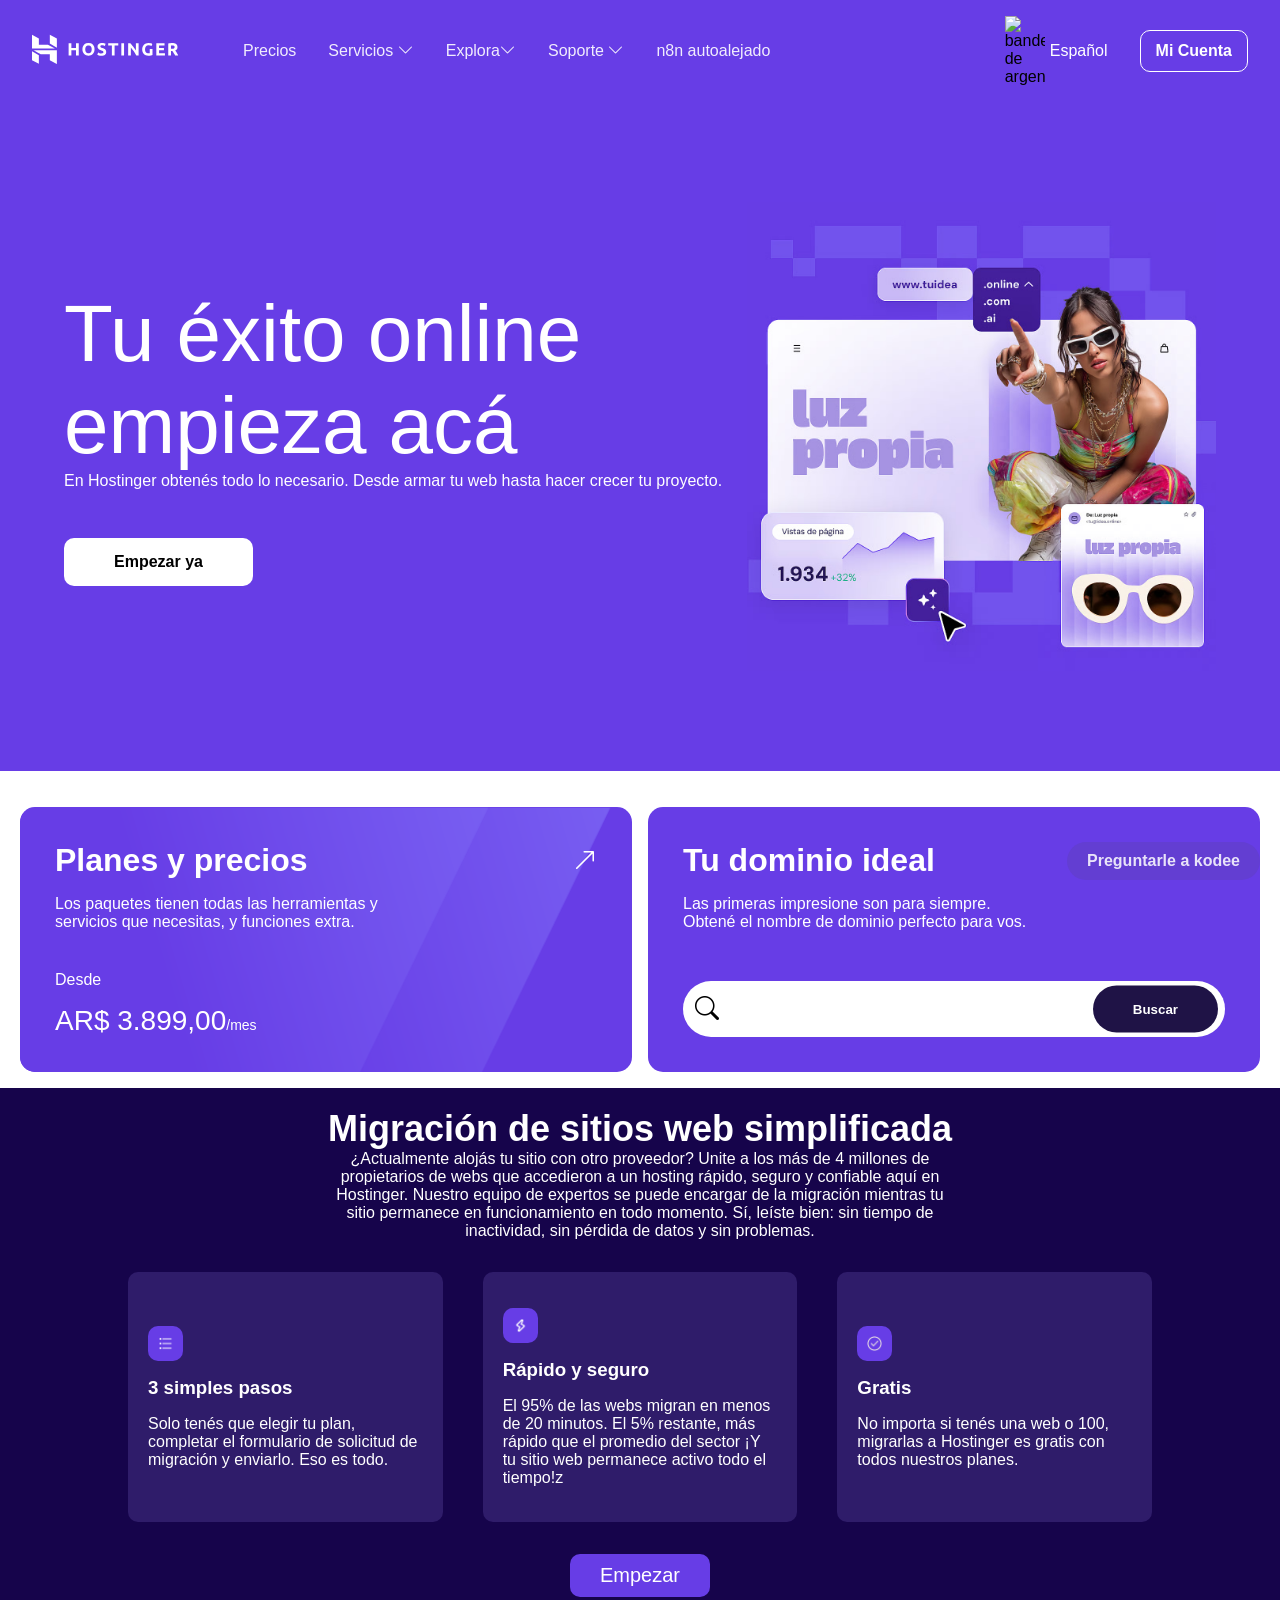
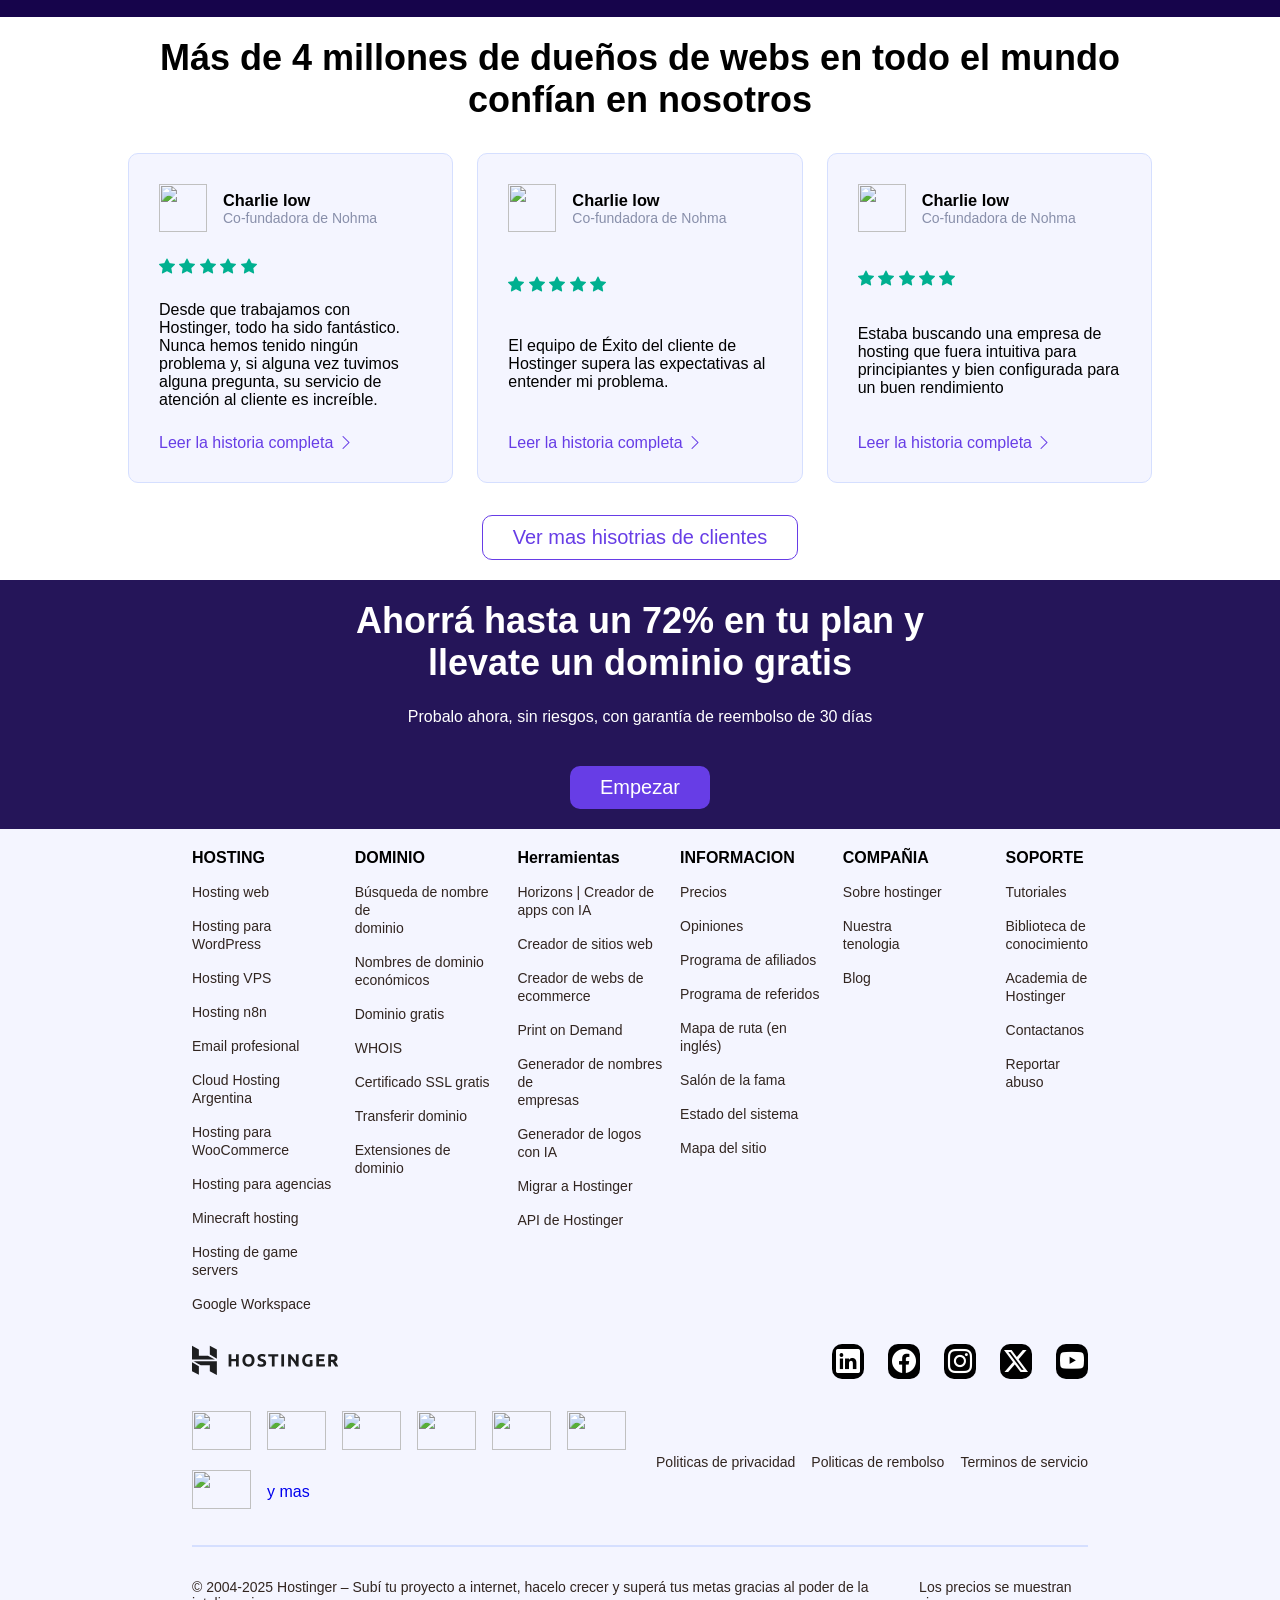
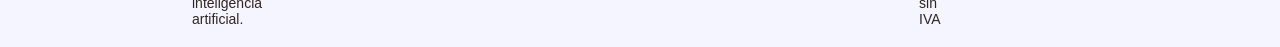
==== index.html @ d656af6c "first-commit" ====
<!DOCTYPE html>
<html lang="es">
<head>
    <!--METADATOS-->
    <meta charset="UTF-8">
    <meta name="viewport" content="width=device-width, initial-scale=1.0">
    <meta name="author" content="Hector Prado">
    <meta name="robots" content="noarchive">
    <meta name="description" content="Hostinger es una empresa de alojamiento web que ofrece servicios de hosting, registro de dominios y herramientas para crear sitios web.">
    <meta name="keywords" content="Hostinger, alojamiento web, hosting, registro de dominios, creación de sitios web, servicios web">
    <meta name="robots" content="noimageindex">
    <meta name="robots" content="noindex">
    

    <link rel="stylesheet" href="Nuevo_hostin.css">
    <!--ICONO DE PAGINA-->
    <link rel="icon" href="pictures/Hico.ico" type="image/ico" >
    <!--TITULO DE PAGINA -->
    <title>Hostinger: dale vida a tu idea en internet con una web</title>
</head>
<body>
    <header id="header">
        <div class="header-left">
            <div class="image-logo">
                
                <svg class="svg-img" xmlns="http://www.w3.org/2000/svg" fill="white" viewBox="0 0 147 30" style="height:30px;width:147px;">
                    <g fill="white">
                        <path fill-rule="evenodd" d="M62.065 18.124c.31-.795.465-1.717.465-2.766s-.158-1.97-.474-2.766c-.316-.796-.75-1.465-1.3-2.007a5.346 5.346 0 0 0-1.93-1.22 6.758 6.758 0 0 0-2.352-.406 6.58 6.58 0 0 0-2.31.407 5.44 5.44 0 0 0-1.93 1.22c-.556.541-.998 1.21-1.326 2.006-.328.795-.492 1.717-.492 2.766s.159 1.971.475 2.766c.316.796.748 1.462 1.299 1.997.55.537 1.194.94 1.931 1.211a6.755 6.755 0 0 0 2.353.407c.854 0 1.653-.135 2.396-.407a5.213 5.213 0 0 0 1.922-1.21c.538-.536.963-1.202 1.273-1.998zm-8.603-1.14a5.603 5.603 0 0 1-.219-1.626c0-.589.073-1.128.22-1.618a3.71 3.71 0 0 1 .632-1.254 2.882 2.882 0 0 1 1.01-.814c.397-.194.853-.291 1.369-.291.503 0 .956.094 1.36.283.404.188.743.456 1.018.804.275.348.486.766.632 1.255.147.489.22 1.034.22 1.635 0 .6-.073 1.143-.22 1.626a3.724 3.724 0 0 1-.632 1.246 2.775 2.775 0 0 1-1.018.804c-.404.19-.857.284-1.36.284-.516 0-.972-.094-1.37-.284a2.788 2.788 0 0 1-1.01-.804 3.718 3.718 0 0 1-.632-1.246z" clip-rule="evenodd"/>
                        <path d="M69.417 19.388c.386 0 .705-.032.956-.097.252-.065.454-.153.606-.265a.886.886 0 0 0 .316-.398c.059-.153.088-.324.088-.512 0-.4-.188-.734-.562-.999-.374-.265-1.018-.55-1.93-.858-.399-.14-.797-.303-1.195-.486s-.755-.412-1.07-.689a3.293 3.293 0 0 1-.773-1.008c-.2-.394-.298-.874-.298-1.44s.105-1.075.315-1.53c.211-.453.51-.839.896-1.157a4.089 4.089 0 0 1 1.404-.734c.55-.17 1.17-.256 1.861-.256.82 0 1.528.089 2.125.265.596.177 1.088.372 1.474.584l-.79 2.174a7.509 7.509 0 0 0-1.132-.469c-.416-.135-.916-.203-1.501-.203-.656 0-1.127.092-1.414.274-.286.183-.43.463-.43.84 0 .224.053.413.158.565.105.154.255.292.448.416.193.123.415.236.667.335.251.1.53.204.834.31.632.236 1.182.468 1.65.698.468.23.858.498 1.168.804.31.307.541.666.693 1.079.152.413.228.913.228 1.502 0 1.143-.398 2.03-1.194 2.66-.795.631-1.995.946-3.598.946a9.454 9.454 0 0 1-2.607-.336 6.587 6.587 0 0 1-.86-.3 6.492 6.492 0 0 1-.606-.3l.772-2.192c.363.2.81.38 1.343.538.533.16 1.185.24 1.958.24zM86.275 9.242v2.351h-3.67v9.899h-2.738v-9.899h-3.67v-2.35zM89.317 21.492h2.739V9.242h-2.739zM104.315 21.492a61.74 61.74 0 0 0-2.545-4.154 42.455 42.455 0 0 0-2.915-3.871v8.025h-2.703V9.242h2.23c.385.389.813.866 1.28 1.432.469.566.945 1.17 1.432 1.812.485.642.968 1.308 1.448 1.997.48.69.93 1.352 1.352 1.988V9.242h2.721v12.25zM116.644 11.363c-1.275 0-2.197.357-2.765 1.07-.568.713-.851 1.688-.851 2.925 0 .6.07 1.146.21 1.635.141.489.352.91.632 1.264.281.353.632.628 1.054.822.421.194.912.292 1.474.292.304 0 .565-.006.782-.018a3.63 3.63 0 0 0 .57-.07v-4.26h2.739v6.062c-.328.13-.854.268-1.58.415-.726.147-1.621.222-2.686.222-.913 0-1.741-.142-2.484-.425a5.181 5.181 0 0 1-1.905-1.237c-.526-.542-.933-1.208-1.22-1.998-.287-.789-.43-1.69-.43-2.704 0-1.025.158-1.932.474-2.722.316-.79.748-1.459 1.299-2.007a5.465 5.465 0 0 1 1.94-1.245 6.625 6.625 0 0 1 2.378-.425 9.575 9.575 0 0 1 2.748.38 5.459 5.459 0 0 1 1.29.557l-.79 2.21a7.144 7.144 0 0 0-1.29-.522 5.454 5.454 0 0 0-1.589-.22zM124.321 21.492V9.242h8.216v2.316h-5.477v2.403h4.863v2.263h-4.863v2.952h5.881v2.316z"/>
                        <path fill-rule="evenodd" d="M144.006 10.081c-.971-.654-2.37-.98-4.196-.98-.503 0-1.074.023-1.711.07-.638.047-1.256.13-1.852.247v12.074h2.738v-4.473h1.352c.235.283.47.599.705.947a31.343 31.343 0 0 1 1.419 2.306c.228.413.455.819.678 1.22h3.061c-.21-.448-.438-.904-.684-1.37-.246-.466-.5-.913-.764-1.343a30.04 30.04 0 0 0-.799-1.238 16.894 16.894 0 0 0-.772-1.052c.738-.306 1.302-.727 1.694-1.263.393-.536.588-1.235.588-2.095 0-1.38-.486-2.395-1.457-3.05zm-4.573 1.388c.158-.011.336-.017.535-.017.878 0 1.542.126 1.993.38.451.253.676.68.676 1.281 0 .625-.222 1.067-.667 1.326-.445.26-1.182.388-2.212.388h-.773v-3.323c.141-.01.29-.023.448-.035z" clip-rule="evenodd"/>
                        <path d="M44.002 9.341h2.756v12.207h-2.756v-5.179h-4.627v5.179H36.62V9.34h2.755v4.668h4.627z"/>
                        <path fill-rule="evenodd" d="M17.817.798v8.73l7.053 4.124v-9.26zM0 .798v13.699h22.937l-6.979-3.836-9.09-.004V4.485zM17.817 26.27v-6.118l-9.16-.007c.008.041-7.095-3.897-7.095-3.897l23.308.11v13.699zM0 17.32v8.951l6.867 3.595v-8.52z" clip-rule="evenodd"/>
                    </g>
                </svg>




                <!-- <a  rel="noopener nofollow" href="#header" aria-label="logo hostinger"><img class="img-header" src="pictures/sesu.png" alt="Hostinger logo"></a> -->
            </div>
            <nav id="nav">
                <ul class="ul-nav">
                    <li><a class="nav-items" rel="noopener nofollow" href="#">Precios</a></li>
                    <li><a class="nav-items" rel="noopener nofollow" href="#">Servicios <i class="bi bi-chevron-down"></i></a></li>
                    <li><a class="nav-items" rel="noopener nofollow" href="#">Explora<i class="bi bi-chevron-down"></i></a></li>
                    <li><a class="nav-items" rel="noopener nofollow" href="#">Soporte <i class="bi bi-chevron-down"></i></a></li>
                    <li><a class="nav-items" rel="noopener nofollow" href="#">n8n autoalejado</a></li>
                </ul>
            </nav>
            <!--HEADER PARTE DERECHA-->
        </div>
        <div class="header-right">
            <div class="humb">
                <img src="pictures/menu-1.svg" alt="menu icon" title="menu icon">
            </div>

            <div class="hola">
                <img class="b-arg" src="https://imagedelivery.net/LqiWLm-3MGbYHtFuUbcBtA/61dfc084-9cfc-466e-7d11-b6e89d23a400/w=92,sharpen=1" alt="bandera de argentina">
                <a href="#">Español</a>
            </div>
            

            <div class="sesion-div">
                <a class="sesion " href="hsesion.html"><p>Mi Cuenta</p></a>
            </div>
            
        </div>
    </header>

    <div class="pos">
        
        <a href="#">Preguntarle a kodee</a>
    </div>


    <main id="main">
        <section class="home-page">
            <div class="home_page_container">
                <div class="home_page_left">

                    <h1 class="h-p-l-h1">Tu éxito online empieza acá</h1>
                    <p class="h-p-l-p">En Hostinger obtenés todo lo necesario. Desde armar tu web hasta hacer crecer tu proyecto.</p>
                    <div class="h_p_l_buttom">
                        <button class="h_p_l_buttom_">Empezar ya</button>
                    </div>

                </div>
                
                <div class="home_page_right">
                    <img class="h_p_r_img" src="pictures/home_page_img.avif">
                </div>
            </div>
        
        </section>
        
        <section class="cards-content">

            <div class="card card-one">


                <img class="imgone" src= "pictures/figura.png" alt="">
                <img class="img-two" src="pictures/figura_capa_inferior.png" alt="">
                <img class="img-three" src="https://imagedelivery.net/LqiWLm-3MGbYHtFuUbcBtA/fd6c7237-d5c2-43d8-2a0d-6ac69e717b00/w=1760,sharpen=1" alt="">
                
                <div class="scale-content   scale-one">
                    
                    <div class="one-section gap-1">

                        <div class="h2-section">
                            <h2 class="h22">Planes y precios</h2>
                            <i class="arrow-one bi bi-arrow-up-right"></i>
                        </div>
                    

                        <div class="section-p">
                            <p class="p-section pxpx">Los paquetes tienen todas las herramientas y <br> servicios que necesitas, y funciones extra.</p>
                        </div>

                        
                    </div>


                    <div class="data gap-1">
                        <p class="pxpx">Desde</p>
                        <p class="precio">AR$ 3.899,00<span class="mes-span">/mes</span></p>
                    </div>
                </div>

                

            </div>


            <!--carta2-->
            <div class="card">
                <div class="two-section gap-1">
                    <h2>Tu dominio ideal</h2>
                    <p class="pxpx">Las primeras impresione son para siempre. <br>Obtené el nombre de dominio perfecto para vos.</p>
                </div>

                <div class="form-section">
                    <form class="search-bar" action="">
                        <input class="input" type="text" name="hola" id="">
                            
                        <i class="search-input bi bi-search"></i>

                        <div class="buttom-content">
                            <button class="buttom-input">Buscar</button>
                        </div>
                        
                        
                       <div class="buttom-content-2">
                            <i class="search-input-2 bi bi-search"></i>
                            <button class="buttom-input-2"></button>
                       </div>


                    </form>
                </div>
            </div>
        </section>

        <article id="article">

            <div class="contenedor-de-cartas">
                
                
                <!--encabezado de article-->
                <div class="title">
                    <h2>Migración de sitios web simplificada</h2>
                    <p>¿Actualmente alojás tu sitio con otro proveedor? Unite a los más de 4 millones de propietarios de webs que accedieron a un hosting rápido, seguro y confiable aquí en Hostinger. Nuestro equipo de expertos se puede encargar de la migración mientras tu sitio permanece en funcionamiento en todo momento. Sí, leíste bien: sin tiempo de inactividad, sin pérdida de datos y sin problemas.</p>
                </div>
                <!--CARTA-->
                <div class="cartas">
                    <div class="carta">
                        <div class="cartas-contenido">
                            <div class="image-carta">
                                <img src="pictures/menu.png" alt="icono de menu">
                            </div>
                            <h3>3 simples pasos</h3>
                            <p>Solo tenés que elegir tu plan, completar el formulario de solicitud de migración y enviarlo. Eso es todo.</p>
                        </div>
                    </div>
                    <!--CARTA-->
                    <div class="carta">
                        <div class="cartas-contenido">
                            <div class="image-carta">
                                <img src="pictures/flash.png" alt="icono de rayo">
                            </div>
                            <h3>Rápido y seguro</h3>
                            <p>El 95% de las webs migran en menos de 20 minutos. El 5% restante, más rápido que el promedio del sector ¡Y tu sitio web permanece activo todo el tiempo!z</p>
                        </div>
                    </div>
                    <!--CARTA-->
                    <div class="carta">
                        <div class="cartas-contenido">
                            <div class="image-carta">
                                <img src="pictures/check.png" alt="icono de check">
                            </div>
                            <h3>Gratis</h3>
                            <p>No importa si tenés una web o 100, migrarlas a Hostinger es gratis con todos nuestros planes.</p>
                        </div>
                    </div>
                </div>
                <!--boton-->
                <div class="boton-section">
                    <button class="boton">Empezar</button>
                </div>
                
            </div>




        </article>

        
        <!--SECTION   -->
        <section id="section">
            <div class="contenedor-section-medio">
                               
                <div class="title-section">
                    <h2 class="title-section">Más de 4 millones de dueños de webs en todo el mundo confían en nosotros</h2>
                </div>

                <div class="cartas-2">
                    <div class="carta-2">

                        <div class="img-carta-section">
                            <img src="https://imagedelivery.net/LqiWLm-3MGbYHtFuUbcBtA/dd7fefa4-1a13-455b-a1c1-11831368f200/w=1760,sharpen=1" alt="">

                            <div class="header-carta-info">
                                <h3>Charlie low</h3>
                                <p>Co-fundadora de Nohma</p>
                            </div>
                        
                        </div>

                        

                        <div class="stars">
                            <i class="bi bi-star-fill"></i>
                            <i class="bi bi-star-fill"></i>
                            <i class="bi bi-star-fill"></i>
                            <i class="bi bi-star-fill"></i>
                            <i class="bi bi-star-fill"></i>
                        </div>

                        <div class="carta-contenido-2">
                            <p>Desde que trabajamos con Hostinger, todo ha sido fantástico. Nunca hemos tenido ningún problema y, si alguna vez tuvimos alguna pregunta, su servicio de atención al cliente es increíble.</p>

                        </div>
                        <a class="ancla" href="#">Leer la historia completa <i class="bi bi-chevron-right"></i></a>


                    </div>

                    <div class="carta-2">
                        <div class="img-carta-section">
                            <img src="https://imagedelivery.net/LqiWLm-3MGbYHtFuUbcBtA/4ea5c71b-96da-4a5e-2702-8bc6db356100/w=1760,sharpen=1" alt="">

                            <div class="header-carta-info">
                                <h3>Charlie low</h3>
                                <p>Co-fundadora de Nohma</p>
                            </div>
                        
                        </div>

                        

                        <div class="stars">
                            <i class="bi bi-star-fill"></i>
                            <i class="bi bi-star-fill"></i>
                            <i class="bi bi-star-fill"></i>
                            <i class="bi bi-star-fill"></i>
                            <i class="bi bi-star-fill"></i>
                        </div>

                        <div class="carta-contenido-2">
                            <p>El equipo de Éxito del cliente de Hostinger supera las expectativas al entender mi problema.</p>

                        </div>
                        <a class="ancla" href="#">Leer la historia completa <i class="bi bi-chevron-right"></i></a>
                    </div>

                    <div class="carta-2">
                        <div class="img-carta-section">
                            <img src="https://imagedelivery.net/LqiWLm-3MGbYHtFuUbcBtA/c83b8065-4289-42d7-acf8-255ea695dc00/w=1760,sharpen=1" alt="">

                            <div class="header-carta-info">
                                <h3>Charlie low</h3>
                                <p>Co-fundadora de Nohma</p>
                            </div>
                        
                        </div>

                        

                        <div class="stars">
                            <i class="bi bi-star-fill"></i>
                            <i class="bi bi-star-fill"></i>
                            <i class="bi bi-star-fill"></i>
                            <i class="bi bi-star-fill"></i>
                            <i class="bi bi-star-fill"></i>
                        </div>

                        <div class="carta-contenido-2">
                            <p>Estaba buscando una empresa de hosting que fuera intuitiva para principiantes y bien configurada para un buen rendimiento</p>

                        </div>
                        <a class="ancla" href="#">Leer la historia completa <i class="bi bi-chevron-right"></i></a> 
                    </div>
                </div>

                <div class="but-section">
                    <button class="but">Ver mas hisotrias de clientes</button>
                </div>
            </section>


            </div>
 

        <!-- ------------------------------- -->
        <section class="sect-two">
            <div class="sect-div-one">
                <h2>Ahorrá hasta un 72% en tu plan y llevate un dominio gratis</h2>
                <p>Probalo ahora, sin riesgos, con garantía de reembolso de 30 días</p>
            </div>
            <div class="boton-section">
                <button class="boton">Empezar</button>
            </div>
        </section>

        
    <footer id="footer">
        <div class="content-footer">
            <nav class="nav-footer">
                
                <ul class="uls">
                    <div class="poti">
                        <h4 class="uls-title">HOSTING</h4>
                        <i class="bi t bi-chevron-down"></i>
                    </div>    
                    <li class="items"><a href="#">Hosting web</a></li>
                    <li class="items"><a href="#">Hosting para WordPress</a></li>
                    <li class="items"><a href="#">Hosting VPS</a></li>
                    <li class="items"><a href="#">Hosting n8n</a></li>
                    <li class="items"><a href="#">Email profesional</a></li>
                    <li class="items"><a href="#">Cloud Hosting Argentina</a></li>
                    <li class="items"><a href="#">Hosting para <br>WooCommerce</a></li>
                    <li class="items"><a href="#">Hosting para agencias</a></li>
                    <li class="items"><a href="#">Minecraft hosting</a></li>
                    <li class="items"><a href="#">Hosting de game servers</a></li>
                    <li class="items"><a href="#">Google Workspace</a></li>
                </ul>
    
    
                <ul class="uls">
                    <div class="poti">
                        <h4 class="uls-title">DOMINIO</h4>
                        <i class="bi t bi-chevron-down"></i>
                    </div>
                    
                    <li class="items"><a href="#">Búsqueda de nombre de <br>dominio</a></li>
                    <li class="items"><a href="#">Nombres de dominio <br>económicos</a></li>
                    <li class="items"><a href="#">Dominio gratis</a></li>
                    <li class="items"><a href="#">WHOIS</a></li>
                    <li class="items"><a href="#">Certificado SSL gratis</a></li>
                    <li class="items"><a href="#">Transferir dominio</a></li>
                    <li class="items"><a href="#">Extensiones de dominio</a></li>
                </ul>
    
    
                <ul class="uls">
                    <div class="poti">
                        <h4 class="uls-title">Herramientas</h4>
                        <i class="bi t bi-chevron-down"></i>
                    </div>
                    <li class="items"><a href="#">Horizons | Creador de apps con IA</a></li>
                    <li class="items"><a href="#">Creador de sitios web</a></li>
                    <li class="items"><a href="#">Creador de webs de ecommerce</a></li>
                    <li class="items"><a href="#">Print on Demand</a></li>
                    <li class="items"><a href="#">Generador de nombres de <br>empresas</a></li>
                    <li class="items"><a href="#">Generador de logos con IA</a></li>
                    <li class="items"><a href="#">Migrar a Hostinger</a></li>
                    <li class="items"><a href="#">API de Hostinger</a></li>
                </ul>
    
    
                <ul class="uls">
                    <div class="poti">
                        <h4 class="uls-title">INFORMACION</h4>
                        <i class="bi t bi-chevron-down"></i>
                    </div>
                    <li class="items"><a href="#">Precios</a></li>
                    <li class="items"><a href="#">Opiniones</a></li>
                    <li class="items"><a href="#">Programa de afiliados</a></li>
                    <li class="items"><a href="#">Programa de referidos</a></li>
                    <li class="items"><a href="#">Mapa de ruta (en <br>inglés)</a></li>
                    <li class="items"><a href="#">Salón de la fama</a></li>
                    <li class="items"><a href="#">Estado del sistema</a></li>
                    <li class="items"><a href="#">Mapa del sitio</a></li>
                    
                </ul>
    
    
                <ul class="uls">
                    <div class="poti">
                        <h4 class="uls-title">COMPAÑIA</h4>
                        <i class="bi t bi-chevron-down"></i>
                    </div>
                    <li class="items"><a href="#">Sobre hostinger</a></li>
                    <li class="items"><a href="#">Nuestra <br>tenologia</a></li>
                    <li class="items"><a href="#">Blog</a></li>
        
                </ul>
    
    
                <div class="prueba">
                    <ul class="uls">
                        <div class="poti">
                            <h4 class="uls-title">SOPORTE</h4>
                            <i class="bi t bi-chevron-down"></i>
                        </div>
                        
                        <li class="items"><a href="#">Tutoriales</a></li>
                        <li class="items"><a href="#">Biblioteca de <br>conocimiento</a></li>
                        <li class="items"><a href="#">Academia de Hostinger</a></li>
                        <li class="items"><a href="#">Contactanos</a></li>
                        <li class="items"><a href="#">Reportar abuso</a></li>
                    </ul>
                </div>

            </nav>



            <div class="parte1">

                <div class="start">
                    <svg xmlns="http://www.w3.org/2000/svg" fill="none" viewBox="0 0 147 30" class="h-svgo-icon h-svgo-icon--logo" style="fill:var(--neutral--1000);color:var(--neutral--1000);height:30;width:147;" data-v-c7bdccbe="" data-v-c8469f04=""><g fill="#1d1e20"><path fill-rule="evenodd" d="M62.065 18.124c.31-.795.465-1.717.465-2.766s-.158-1.97-.474-2.766c-.316-.796-.75-1.465-1.3-2.007a5.346 5.346 0 0 0-1.93-1.22 6.758 6.758 0 0 0-2.352-.406 6.58 6.58 0 0 0-2.31.407 5.44 5.44 0 0 0-1.93 1.22c-.556.541-.998 1.21-1.326 2.006-.328.795-.492 1.717-.492 2.766s.159 1.971.475 2.766c.316.796.748 1.462 1.299 1.997.55.537 1.194.94 1.931 1.211a6.755 6.755 0 0 0 2.353.407c.854 0 1.653-.135 2.396-.407a5.213 5.213 0 0 0 1.922-1.21c.538-.536.963-1.202 1.273-1.998zm-8.603-1.14a5.603 5.603 0 0 1-.219-1.626c0-.589.073-1.128.22-1.618a3.71 3.71 0 0 1 .632-1.254 2.882 2.882 0 0 1 1.01-.814c.397-.194.853-.291 1.369-.291.503 0 .956.094 1.36.283.404.188.743.456 1.018.804.275.348.486.766.632 1.255.147.489.22 1.034.22 1.635 0 .6-.073 1.143-.22 1.626a3.724 3.724 0 0 1-.632 1.246 2.775 2.775 0 0 1-1.018.804c-.404.19-.857.284-1.36.284-.516 0-.972-.094-1.37-.284a2.788 2.788 0 0 1-1.01-.804 3.718 3.718 0 0 1-.632-1.246z" clip-rule="evenodd"></path><path d="M69.417 19.388c.386 0 .705-.032.956-.097.252-.065.454-.153.606-.265a.886.886 0 0 0 .316-.398c.059-.153.088-.324.088-.512 0-.4-.188-.734-.562-.999-.374-.265-1.018-.55-1.93-.858-.399-.14-.797-.303-1.195-.486s-.755-.412-1.07-.689a3.293 3.293 0 0 1-.773-1.008c-.2-.394-.298-.874-.298-1.44s.105-1.075.315-1.53c.211-.453.51-.839.896-1.157a4.089 4.089 0 0 1 1.404-.734c.55-.17 1.17-.256 1.861-.256.82 0 1.528.089 2.125.265.596.177 1.088.372 1.474.584l-.79 2.174a7.509 7.509 0 0 0-1.132-.469c-.416-.135-.916-.203-1.501-.203-.656 0-1.127.092-1.414.274-.286.183-.43.463-.43.84 0 .224.053.413.158.565.105.154.255.292.448.416.193.123.415.236.667.335.251.1.53.204.834.31.632.236 1.182.468 1.65.698.468.23.858.498 1.168.804.31.307.541.666.693 1.079.152.413.228.913.228 1.502 0 1.143-.398 2.03-1.194 2.66-.795.631-1.995.946-3.598.946a9.454 9.454 0 0 1-2.607-.336 6.587 6.587 0 0 1-.86-.3 6.492 6.492 0 0 1-.606-.3l.772-2.192c.363.2.81.38 1.343.538.533.16 1.185.24 1.958.24zM86.275 9.242v2.351h-3.67v9.899h-2.738v-9.899h-3.67v-2.35zM89.317 21.492h2.739V9.242h-2.739zM104.315 21.492a61.74 61.74 0 0 0-2.545-4.154 42.455 42.455 0 0 0-2.915-3.871v8.025h-2.703V9.242h2.23c.385.389.813.866 1.28 1.432.469.566.945 1.17 1.432 1.812.485.642.968 1.308 1.448 1.997.48.69.93 1.352 1.352 1.988V9.242h2.721v12.25zM116.644 11.363c-1.275 0-2.197.357-2.765 1.07-.568.713-.851 1.688-.851 2.925 0 .6.07 1.146.21 1.635.141.489.352.91.632 1.264.281.353.632.628 1.054.822.421.194.912.292 1.474.292.304 0 .565-.006.782-.018a3.63 3.63 0 0 0 .57-.07v-4.26h2.739v6.062c-.328.13-.854.268-1.58.415-.726.147-1.621.222-2.686.222-.913 0-1.741-.142-2.484-.425a5.181 5.181 0 0 1-1.905-1.237c-.526-.542-.933-1.208-1.22-1.998-.287-.789-.43-1.69-.43-2.704 0-1.025.158-1.932.474-2.722.316-.79.748-1.459 1.299-2.007a5.465 5.465 0 0 1 1.94-1.245 6.625 6.625 0 0 1 2.378-.425 9.575 9.575 0 0 1 2.748.38 5.459 5.459 0 0 1 1.29.557l-.79 2.21a7.144 7.144 0 0 0-1.29-.522 5.454 5.454 0 0 0-1.589-.22zM124.321 21.492V9.242h8.216v2.316h-5.477v2.403h4.863v2.263h-4.863v2.952h5.881v2.316z"></path><path fill-rule="evenodd" d="M144.006 10.081c-.971-.654-2.37-.98-4.196-.98-.503 0-1.074.023-1.711.07-.638.047-1.256.13-1.852.247v12.074h2.738v-4.473h1.352c.235.283.47.599.705.947a31.343 31.343 0 0 1 1.419 2.306c.228.413.455.819.678 1.22h3.061c-.21-.448-.438-.904-.684-1.37-.246-.466-.5-.913-.764-1.343a30.04 30.04 0 0 0-.799-1.238 16.894 16.894 0 0 0-.772-1.052c.738-.306 1.302-.727 1.694-1.263.393-.536.588-1.235.588-2.095 0-1.38-.486-2.395-1.457-3.05zm-4.573 1.388c.158-.011.336-.017.535-.017.878 0 1.542.126 1.993.38.451.253.676.68.676 1.281 0 .625-.222 1.067-.667 1.326-.445.26-1.182.388-2.212.388h-.773v-3.323c.141-.01.29-.023.448-.035z" clip-rule="evenodd"></path><path d="M44.002 9.341h2.756v12.207h-2.756v-5.179h-4.627v5.179H36.62V9.34h2.755v4.668h4.627z"></path><path fill-rule="evenodd" d="M17.817.798v8.73l7.053 4.124v-9.26zM0 .798v13.699h22.937l-6.979-3.836-9.09-.004V4.485zM17.817 26.27v-6.118l-9.16-.007c.008.041-7.095-3.897-7.095-3.897l23.308.11v13.699zM0 17.32v8.951l6.867 3.595v-8.52z" clip-rule="evenodd"></path></g></svg>
                </div>

                <div class="end">

                    <a href="#"><i width="30px" class="img-redes bi bi-linkedin"></i></a>
                    <a href="#"><i width="30px" class="img-redes bi bi-facebook"></i></a>
                    <a href="#"><i width="30px" class="img-redes bi bi-instagram"></i></a>
                    <a href="#"><i width="30px" class="img-redes bi bi-twitter-x"></i></a>
                    <a href="#"><i width="30px" class="img-redes bi bi-youtube"></i></a>
                </div>


            </div>


            <div class="parte2">


                <div class="parte2-seccion1">
                    <ul class="parte2-seccion1-ul">
                        <li><img src="https://imagedelivery.net/LqiWLm-3MGbYHtFuUbcBtA/eea0da37-b667-4d93-3e73-ce63b3b81400/w=1760,sharpen=1" alt=""></li>
                        <li><img src="https://imagedelivery.net/LqiWLm-3MGbYHtFuUbcBtA/8c07a3ee-6954-4b35-f511-ae9011dbfd00/w=1760,sharpen=1" alt=""></li>
                        <li><img src="https://imagedelivery.net/LqiWLm-3MGbYHtFuUbcBtA/88baade4-7e9d-4a22-1353-63b45203a700/w=1760,sharpen=1" alt=""></li>
                        <li><img src="https://imagedelivery.net/LqiWLm-3MGbYHtFuUbcBtA/eaeabe9a-6e9d-4f74-4411-be32b5a81700/w=1760,sharpen=1" alt=""></li>
                        <li><img src="https://imagedelivery.net/LqiWLm-3MGbYHtFuUbcBtA/1c653909-0d6b-4f97-f1ee-00d2d6581000/w=1760,sharpen=1" alt=""></li>
                        <li><img src="https://imagedelivery.net/LqiWLm-3MGbYHtFuUbcBtA/300cf612-fc30-41c8-da08-1438879d5d00/w=1760,sharpen=1" alt=""></li>
                        <li><img src="https://imagedelivery.net/LqiWLm-3MGbYHtFuUbcBtA/9c05bbf9-f455-41df-4b1e-070198de2500/w=1760,sharpen=1" alt=""></li>
                        <li><a href="#">y mas</a></li>
                    </ul>
                </div>
                


                <div class="parte2-seccion2">
                    <ul class="parte2-seccion2-ul">
                        <li><a href="#">Politicas de privacidad</a></li>
                        <li><a href="#">Politicas de rembolso</a></li>
                        <li><a href="#">Terminos de servicio</a></li>
                    </ul>
                </div>
                


            </div>

            <hr>
            <div class="parte3">
                <span>© 2004-2025 Hostinger – Subí tu proyecto a internet, hacelo crecer y superá tus metas gracias al poder de la inteligencia <br>artificial.</span>
                <span>Los precios se muestran sin <br>IVA</span>
                
            </div>
        </div>
    </footer>
        
    </main>
    
</body>
</html>
---- Nuevo_hostin.css ----
@import url("https://cdn.jsdelivr.net/npm/bootstrap-icons@1.13.1/font/bootstrap-icons.min.css");
@import url("https://cdn.jsdelivr.net/npm/bootstrap-icons@1.13.1/font/bootstrap-icons.min.css");


*{
    margin: 0;
    padding: 0;
    box-sizing: border-box;
    list-style: none;
    text-decoration: none;
    font-family: Arial, Helvetica, sans-serif;
}




body{
    
    width: 100%;
    height: 200vh;
    
}

/*Header*/

#header{
    width: 100%;
    
    
    display: flex;
    justify-content: space-between  ;
    align-items: center;
    padding-inline: 2rem;
    padding-block: 1rem;
        
    position: sticky;
    top: 0;
   


    justify-content: s;
    z-index: 90;
    background-color: #673DE6;
    
}





/* 
.img-header{
    filter: invert();
    
} */

.sgv-img{
    filter: invert();
}

.header-left{
    display: flex;
    justify-content: center;
    align-items: center;
    gap: 2rem;
}

/*nav*/

.ul-nav{
    display: flex;
    justify-content: center;
    gap: 2rem;
    padding-inline-start: 2rem;
    text-wrap: nowrap;

}

.nav-items{
    color: #ffffffe7;
}

.nav-items:hover{
    opacity: .7;
}

/*header-right (SESION IDIOMA)*/

.header-right{
   
    height: 100%;
    display: flex;
    justify-content: center;
    align-items: center;
    gap: 2rem;
}

.hola{
    display: flex;
    flex-direction: row;
    justify-content: center;
    align-items: center;
    gap: 5px;
    cursor: pointer;
}

.hola a{
    color: white;
}

.hola a:hover{
    opacity: .7;

}

.b-arg{
    width:40px;
}

.sesion-div{
    border: 1px solid #fff ;
    padding: 11px 15px;
    border-radius: 10px;
    cursor: pointer;
    transition: 60ms ease-in-out;
}
.sesion{
    color: #fff;
    font-weight: bolder;

}
.sesion-div:hover{
    background-color: #fff;
    border: 1px solid #000000;
    .sesion{
        color: #000000;
    }
    
}



.humb img{
    width: 30px;
    height: auto;
    cursor: pointer;
    display: none;
    filter: invert();
}

@media (max-width: 1140px) {
    
    .humb img{
        display: block;
    }
    .ul-nav{
        display: none;
    }
    .hola, .sesion-div{
        display: none;
    }
    
    
}

/* .nav-items{
    color: rgba(0, 0, 0, 0.804);
} */

/* .nav-items:hover{
    color: rgba(0, 0, 0, 0.543);
    cursor: pointer;
    transition: all 0.2s ease-out;
} */




/* .sesion{
    border: 1px solid rgba(0, 0, 0, 0.884);
    padding: .7rem;
    border-radius: 10px ;
    font-weight: bolder;
}

.sesion:hover{
    border-color: rgba(0, 0, 0, 0.543);
    cursor: pointer;
    transition: all 0.1s linear;
} */


/*TODO:xd POR EL MOMENTO VAMOS A AVANZAR DESPUES VEMOS
COMO HACER LA ANIMACION DE SCROLL PARA CAMBIAR 
EL HEADER Y SUS ELEMNTO .-.*/

/*MAIN SECTION*/


#main{
    width: 100%;
    height: 100%;
    display: flex;
    flex-direction: column;

    
}

.home-page{
    width: 100%;
    background-color: #673DE6;
    display: flex;
    flex-direction: row;
    justify-content: center;
    align-items: center;
    padding-block: 100px;
    gap: 1rem;
    margin-bottom: 20px;
}
.home_page_container{

    width: 90%;
    display: flex;
    flex-direction: row;
    justify-content: center;
    align-items: center;
    gap: .5rem;
}

.home-page-left{
    width: 40%;
    height: auto;
    display: flex;
    flex-direction: column;
    align-items: flex-start;
    justify-content: center;
    text-align: center;
    gap: 1rem;
    
    
    
}

.h-p-l-h1{
    font-size: 80Px;
    color: white;
    font-weight: 200;
}

.h-p-l-p{
    color: white;
    font-size: 16px;
    margin-bottom:48px ;
}

.h_p_l_buttom_{
    border: none;
    padding: 15px 50px;
    border-radius: 10px;
    background-color: #fff;
    font-weight: bolder;
    font-size: 16px;
    

}

.home_page_right{
    display: flex;
    justify-content: flex-end;
    align-items: center; 
    width: 60%;
  }


.h_p_r_img{
    width: 600px;
    max-width: 100%;
    height: 100%;
    
}

@media (max-width: 1024px) {
    .home_page_container{
        width: 100%;
        display: flex;
        padding-inline: 40px;
        flex-direction: column;
        align-items: center;
        justify-content: center;

    }

    .home_page_left{
        width: 100%;
        /*OJO CON ESTO REVISAR SI VA O NO*/
        display: flex;
        flex-direction: column;
        text-align: center;
    }
    
    .h-p-l-h1{
        font-size: 60px;
        
    }
    .h_p_l_buttom{
        display: flex;
        justify-content: center;
        align-items: center;
    }
}

@media  (max-width: 300px) {

    .h-p-l-p{
        width: 100%;
    }

    .h-p-l-h1{
        font-size: 30px;
        
    }
}


/*NUEVO SECTION TWO CARDS*/


.gap-1{
    display: flex;
    flex-direction: column;
    align-items: flex-start;
    justify-content: center;
    gap: 1rem;
}


.cards-content{
    

    width: 100%;
    display: flex;
    flex-direction: row;
    
    justify-content: flex-start;

    margin-block: 1rem;
    padding-inline: 20px;
    gap: 1rem;

}


.card{
    
    width: 100%;
    background-color: #673DE6;
    color: white;
    flex: 1;

    display: flex;
    flex-direction: column;
    align-items: flex-start;
    justify-content: space-between;
    gap: 3rem;

    border-radius: 15px;
    padding: 35px;

    


}
/*imagenes */

/* .card-one{
   

    background-image:
    url("data:image/svg+xml;utf8,<svg xmlns='http://www.w3.org/2000/svg' viewBox='0 0 428 264' fill='none'><path d='M427.181 -66.8818H427.176V-59.3643L270.141 264.498L-0.000976563 264.5L-0.000976563 -397.743L0.00390625 -397.744L0.00390625 -405.261L157.039 -729.123L427.181 -729.125L427.181 -66.8818Z' fill='url(%23paint0_linear_16879_102420)'/><defs><linearGradient id='paint0_linear_16879_102420' x1='338.394' y1='-568.39' x2='-148.501' y2='-423.557' gradientUnits='userSpaceOnUse'><stop stop-color='%23673DE6'/><stop offset='1' stop-color='%238578FA'/></linearGradient></defs></svg>"),

    url("data:image/svg+xml;utf8,<svg xmlns='http://www.w3.org/2000/svg' viewBox='0 0 536 264' fill='none'><path d='M0.000994021 -150.043L-0.00388879 -150.043L-0.00387091 -574.117L196.8 -979.998L535.355 -980L535.355 -565.956L535.359 -565.957L535.359 -141.882L338.556 263.998L0.000976562 264L0.000994021 -150.043Z' fill='url(%23paint0_linear_16879_102414)'/><defs><linearGradient id='paint0_linear_16879_102414' x1='111.268' y1='62.56' x2='721.467' y2='-118.951' gradientUnits='userSpaceOnUse'><stop stop-color='%23673DE6'/><stop offset='1' stop-color='%238578FA'/></linearGradient></defs></svg>"),

    url(https://imagedelivery.net/LqiWLm-3MGbYHtFuUbcBtA/fd6c7237-d5c2-43d8-2a0d-6ac69e717b00/w=1760,sharpen=1);

    background-repeat:
    no-repeat,
    no-repeat,
    no-repeat;
    background-position:
    left,
    center,
    right;
    background-size:
    contain,
    contain,
    contain;
} */



.card-one{
    position: relative;
    overflow: hidden;
}

.imgone{
    
    height: 100%;
    max-height: 100%;
    max-width: 100%;
    object-fit: cover;


    z-index: 2;
    position: absolute;
    left: 0;
    top: 50%;
    transform: translateY(-50%);
    
    border-radius: 15px;
}

.img-two{
    height: 100%;
    max-height: 100%;
    max-width: 100%;
    
    object-fit: cover;


    z-index: 1;
    position: absolute;
    left: 20%;
    top: 50%;
    transform: translateY(-50%);
    
    border-radius: 15px;
}

.img-three{
    height: 100%;
    max-height: 100%;
    max-width: 100%;
    object-fit: cover;


    z-index: 0;
    position: absolute;
    right: 0;
    top: 50%;
    transform: translateY(-50%);
    
    border-radius: 15px;
}







/*styles first card*/

.one-section{
    padding-bottom: 40px;
}


.scale-content{
    width: 100%;
    display: block;
    flex-direction: column;
    align-items: flex-start;
    gap: 1rem;
    z-index: 3;
}

.h2-section{
    position: relative;
    
    
    width: 100%;
    
    display: flex;
    flex-direction: row;
    justify-content: flex-start;
    align-items: center;
    gap: 20rem;
}

.arrow-one{
    position: absolute;
    right: 0;
    font-size: 24px;
}


/*cositas*/
.scale-one:hover{
    transition: 60ms ease-in-out;
    transform: scale(1.040);
}

.card h2{
    font-size: 32px;
}
.precio{
    font-size: 28px;
}

.card span{
    
    font-size: 14px;
}

.pxpx{
    font-size: 16px;
}


/*cositas*/




/*styles card-two*/

.form-section{
    width: 100%;
}
.search-bar{
    width: 100%;
  
    position: relative;
   
}
.input{
    width: 100%;
    outline: none;
    border: none;
    border-radius: 50px;
    padding: 1.3rem;
    color: black;
    padding-inline-start: 2.7rem;
    
    


    
}

.search-input{
    position: absolute;
    filter: invert();
    font-size: 24px;
    left: 0;
    top: 50%;
    transform: translateY(-50%);
    left: 12px;
   
}

.buttom-content{
    display: inline;
    position: absolute;
    right: 0;
    right: 7px;
    top: 50%;
    transform: translateY(-50%);
    
}

.buttom-input{
    border: none;
    background-color:  #1F1346;
    color: white;
    padding: 1rem 2.5rem;
    border-radius: 70px;
    font-weight: bolder;
    transition: all 60ms ease-in-out;
}

.buttom-input:hover{
    transition: all 60ms ease-in-out;
    background-color: #673DE6;
}


/*sgundo boton*/
.buttom-content-2{
    display: inline;
    position: absolute;
    
    
    

    height: 90%;
    right: 0;
    right: 1px;
    top: 50%;
    transform: translateY(-50%);
    display: none;
    
}

.buttom-input-2{
    display: none;
    border: none;
    background-color:  #1F1346;
    color: white;
    padding: 1.2rem 1.3rem;
    border-radius: 100%;
    font-weight: bolder;
    transition: all 60ms ease-in-out;
}

.buttom-input-2:hover{
    transition: all 60ms ease-in-out;
    background-color: #673DE6;
}










/*area responsive*/

@media screen and (max-width:1025px) {
    .cards-content{
        display: flex;
        flex-direction: column;
    }
}
@media screen and (max-width:768px) {

    .buttom-content, .search-input{
        display: none;
    }

    .buttom-content-2, .buttom-input-2{
        display: flex;
    }
    .search-input-2{
        position: absolute;

        font-size: 24px;
        right: 0;
        right: 8px;
        top: 50%;
        transform: translateY(-50%);
        
    }
}

@media screen and (max-width:767px) {

    .input{
        padding: 1.5rem;
    }
    .buttom-content-2{
        padding-right: 10px;
        padding-inline-start: 5px;
        border-left: 1px solid rgba(0, 0, 0, 0.295);
    }
    .buttom-input-2{
        border-radius: 50%;
    }

    .search-input-2{
        padding-inline-end: 11px;
    }
}


/*ARTICLE DE PARTE DE CARTAS MORADASSSSS----------------------------------*/

#article{
    min-width:  100%;
    color: white;
    background-color: #16044b;

    display: flex;
    flex-direction: column;
    justify-content: center;
    align-items: center;

    gap: 2rem;
}

.contenedor-de-cartas{
    
    width: 80%;
    display: flex;
    flex-direction: column;
    align-items: center;
    justify-content: center;
    gap: 2rem;
    padding-block: 20px;
}

.cartas{
    width: 100%;
    display: flex;
    flex-direction: row;
    justify-content: center;
    align-items: center;
    flex: 1;
    gap: 40px;
    
   
}

.title{
    display: flex;
    flex-direction: column;
    justify-content: center;
    align-items: center;
    text-align: center;
    width: 100%;
   
} 



.title h2{
    font-size: 36px;
    /* padding-block-start: 70px;
    padding-block-end: 40px; */
}

.title p{
    width: 60%;
    text-align: center;

}


.carta{
    display: flex;
    flex-direction: column;
    justify-content: center;
    align-items: flex-start;   
    width: 350px;
    height: 250px;
    border-radius: 10px;
    background-color: #2f1c6a;
    padding: 20px;
    flex: 1;
    overflow:hidden ;
    
}


.cartas-contenido{
    display: flex;
    flex-direction: column;
    justify-content: space-between;
    gap: 1rem;
}

.image-carta{
    width: 35px;
    background-color: #673de6;
    display: flex;
    padding: 10px;
    border-radius: 10px;
    border: 1px solidt transparent;
}

.image-carta img{
    width: 100%;
    height: auto;
    filter: invert();
    
}


.boton{
    display: flex;
    justify-content: center;
    align-items: center;
    padding: 10px 30px;
    font-size: 20px;
    border: none;
    border-radius: 10px;
    background-color: #673de6;
    color: white;
    cursor: pointer;
}

.boton:hover{
    background-color: #562bc1;
    transition: all 0.2s ease-out;
}


@media screen and (max-width:1025px) {

    .caontenedor-de-cartas{
        width: 80%;
        
    }
    .title{
        width: 100%;
        
    }
    .cartas{
        width: 100%;
        display: flex;
        flex-direction: column;
    }
    .carta{
        width: 100%;
    }
}

/*OJOOOOOOOOOOOOOOOOOOO*/
#section{
    width: 100%;
    display: flex;
    flex-direction: column;
    align-items: center;
    justify-content: center;
    
}
.contenedor-section-medio{
    width: 80%;
    display: flex;
    flex-direction: column;
    align-items: center;
    justify-content: center;
    gap: 2rem;
    
    padding-block: 20px;
}
.title-section{
    width: 100%;
    font-size: 36px;
    display: flex;
    flex-direction: row;
    justify-content: center;
    text-align: center;
    
    

}
.cartas-2{
    width: 100%;
    display: flex;
    justify-content: center;
    align-items: center;
    gap: 1.5rem;
    flex: 1;
}
.carta-2{
    
    display: flex;
    flex-direction: column;
    justify-content: space-between;
    gap: 10px;

    width: 100%;
    height: 330px;
    
    border-radius: 10px;
    background-color: #f4f5ff;
    padding: 30px;
    border: 1px solid #d5dfff;
    
}


.but{
    padding: 10px 30px;
    font-size: 20px;
    border: 1px solid #673de6;
    border-radius: 10px;
    color: #673de6;
    cursor: pointer;
    background-color: transparent;
    
}

.but:hover{
    background-color: #562bc124;
    transition: all 0.2s ease-out;
}

.img-carta-section{
    display: flex;
    align-items: center;
    gap: 1rem;
}

.img-carta-section img{
    width: 48px;
    height: 48px;
}

.header-carta-info{
    display: flex;
    flex-direction: column;
    gap: 2  px;
    font-size: 14px;
}

.header-carta-info p{
    color: #888FAA;
}

.stars i{
    color: #00B090;
}

.ancla{
    color: #673DE6;
}


@media screen and (max-width:1025px) {
    .cartas-2{
        width: 100%;
        display: flex;
        flex-direction: column;
    }
    .carta-2{
        width: 100%;
        height: auto;
    }
}


/*section 3 seria*/


.sect-two{
    color: white;
    width: 100%;
    height: auto;
    background-color: #251559;
    display: flex;
    flex-direction: column;
    justify-content: flex-start;
    align-items: center;
    text-align: center;

    padding-block: 20px;
   
    
}

.sect-div-one{
    display: flex;
    flex-direction: column;
    gap: 1.5rem;
    width: 50%;
    margin-bottom: 40px;

}

.sect-div-one h2{
    font-size: 36px;
}



/*FOOTER----------------------------------------------------------------------------------*/


#footer{
    width: 100%;
    
    background-color: #F4F5FF;
    display: flex;
    flex-direction: column;
    justify-content: center;
    align-items: center;
    padding-block: 20px;
}

.content-footer{
    width: 70%;

    display: flex;
    flex-direction: column;
    justify-content: center;
    align-items: center;
    gap: 2rem;

    
}

.nav-footer{
    
    width: 100%;
    
    display: flex;
    flex-direction: row;
    justify-content: space-between;
    align-items: flex-start;
    gap: 1REM;
}

.t{
    display: none;
}
/*footer parte navegagion responsivo para celulares*/

@media (max-width: 481px ) {

    


    .items{
        display: none;
    }

    .poti{
        
        display: flex;
        flex-direction: row;
        justify-content: space-between;
    }

    .t{
        display: flex;
        font-size: 20px;
        cursor: pointer;
        
    }

    .nav-footer{
        width: 100%;
        display: flex;
        flex-direction: column;
        align-items: flex-start;
       
       

        
    } 

}

/*footer parte navegacion para tablets*/

@media (max-width: 770px ) {
    .nav-footer{
        
        display: flex;
        flex-direction: column;
        align-items: flex-start;

        
    }

}


.uls{
    width: 100%;
    display: flex;
    flex-direction: column;
    gap: 1rem;
    
       
}
.items a{
    color: #312520;
    font-weight: 300;
    font-size: 14px;
    transition: all 0.2s ease-out;
}

.items a:hover{
    color: #0d4c90;
    
}

/*PARTE 1 FOOTER------------------------------------------------*/

.parte1{
    width: 100%;
    display: flex;
    flex-direction: row;
    justify-content: space-between;
    gap: 2rem;
    flex-wrap: wrap;
    
    
}


.end{
    
    display: flex;
    flex-direction: row;
    justify-content: flex-end;
    align-items: center;
    gap: 1.5rem;
    
}


.img-redes{
   font-size: 24px;
   color: white;
   padding: 4px;
   border-radius: 10px;
   
   background-color: black;
}
@media screen and (max-width:769px) {
    .parte1{

        width: 100%;
        display: flex;
        flex-direction: column-reverse;
        justify-content: flex-start;
        align-items: flex-start;
        gap: 1rem;
    }

    .end{
        width: 100%;
        display: flex;
        justify-content: flex-start;
    }

    .img-redes{
        font-size: 16px;
    }
}



/*Parte 2 footer*/

.parte2{
    width: 100%;
    display: flex;
    flex-direction: row;
    justify-content: space-between;
    align-items: center;
    

}




.parte2-seccion1{
    width: 50%;
}
.parte2-seccion1-ul{
    width: 100%;
    display: flex;
    flex-direction: row;
    justify-content: flex-start;
    align-items: center;
    gap: 1rem;
    flex-wrap: wrap;
    flex: 2;
}


.parte2-seccion1 img{
    width: 59px;
    height: 39px;
    
}




.parte2-seccion2{
    width: 50%;
}


.parte2-seccion2-ul{
    width: 100%;

    display: flex;
    flex-direction: row;
    justify-content: flex-end;
    align-items: center;
    
    gap: 1rem;
    font-size: 14px;
    flex: 1;
} 

.parte2-seccion2-ul li a{
    color: #312520;
    font-weight: 300;
    transition: all 0.2s ease-out;
}

@media screen and (max-width:1025px) {
    .parte2{
        width: 100%;
        display: flex;
        flex-direction: column-reverse;
        justify-content: center;
        align-items: flex-start;

    }
    .parte2-seccion2{
        width: 100%;
    }
     .parte2-seccion2-ul{
        
        display: flex;
        flex-direction: row;
        justify-content: flex-start;
        align-items: center;
        
        flex-wrap: wrap;
    }
    .parte2-seccion1{
        width: 100%;
    }
    .parte2-seccion1-ul{
        display: flex;
        flex-direction: row;
        justify-content: flex-start;
        align-items: center;
       
        flex-wrap: wrap;
    }
}


/*PARTE 3 footer*/

.parte3{
    width: 100%;
    display: flex;
    flex-direction: row;
    justify-content: space-between;
    color: #312520;
    font-size: 14px;
    font-weight: 300;
    
    
}


/*linea divisoria*/
hr{
    width: 100%;
    border: 1px solid #D5DFFF;
}

@media (max-width: 1025px){
    /*PARTE 3*/
    .parte3{
        display: flex;
        flex-direction: column;
        gap: 1rem;
    }
}



/*emergente*/

.pos{
    position: fixed;
    bottom: 20px;
    right: 20px;
    background-color: #633ed2;

    padding: 10px 20px;
    border-radius: 50px;
    transition: all 0.3s ease-in-out;
    z-index: 100;
}

.pos a{
    font-weight: 600;
    color: rgba(255, 255, 255, 0.856);
    transition: all 0.3s ease-in-out;
    
}

.pos:hover{
    background-color:#5025d1;
    cursor: pointer;
    
}
.pos a:hover{
    color: white;
}
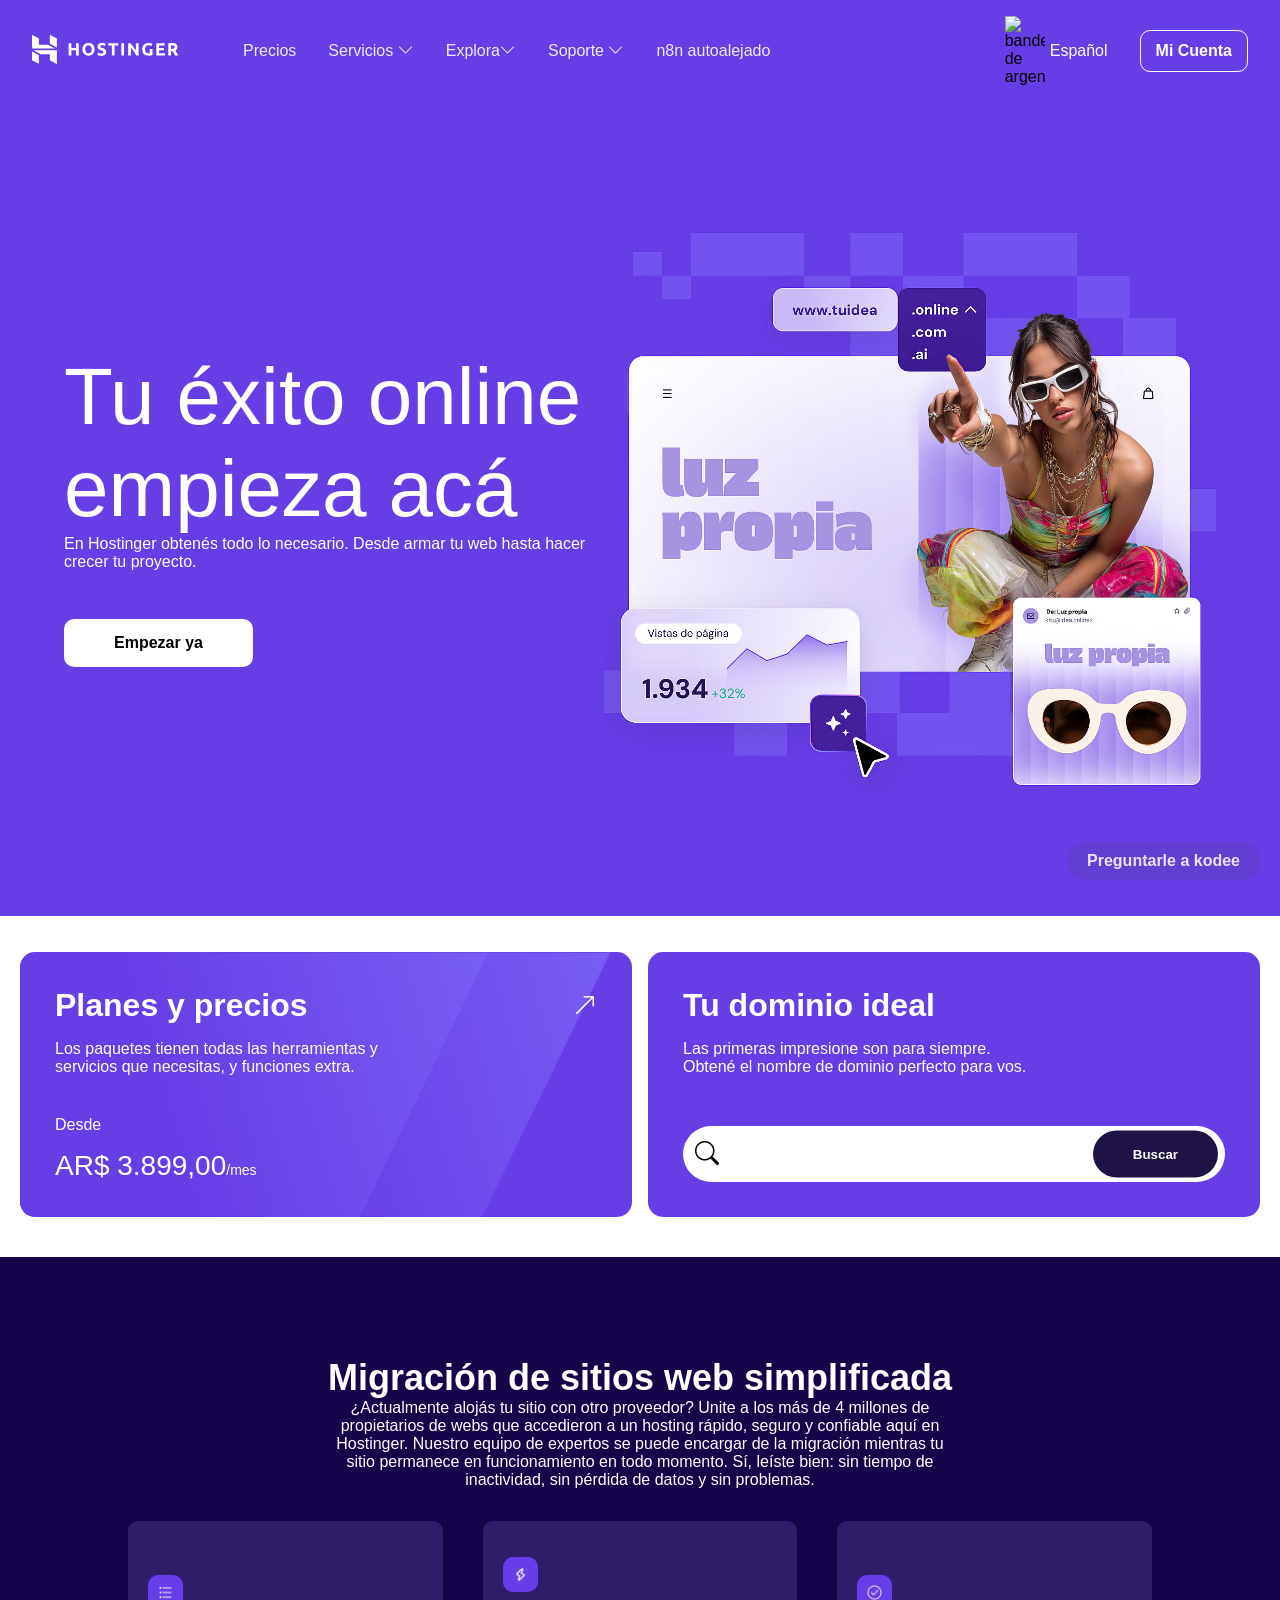
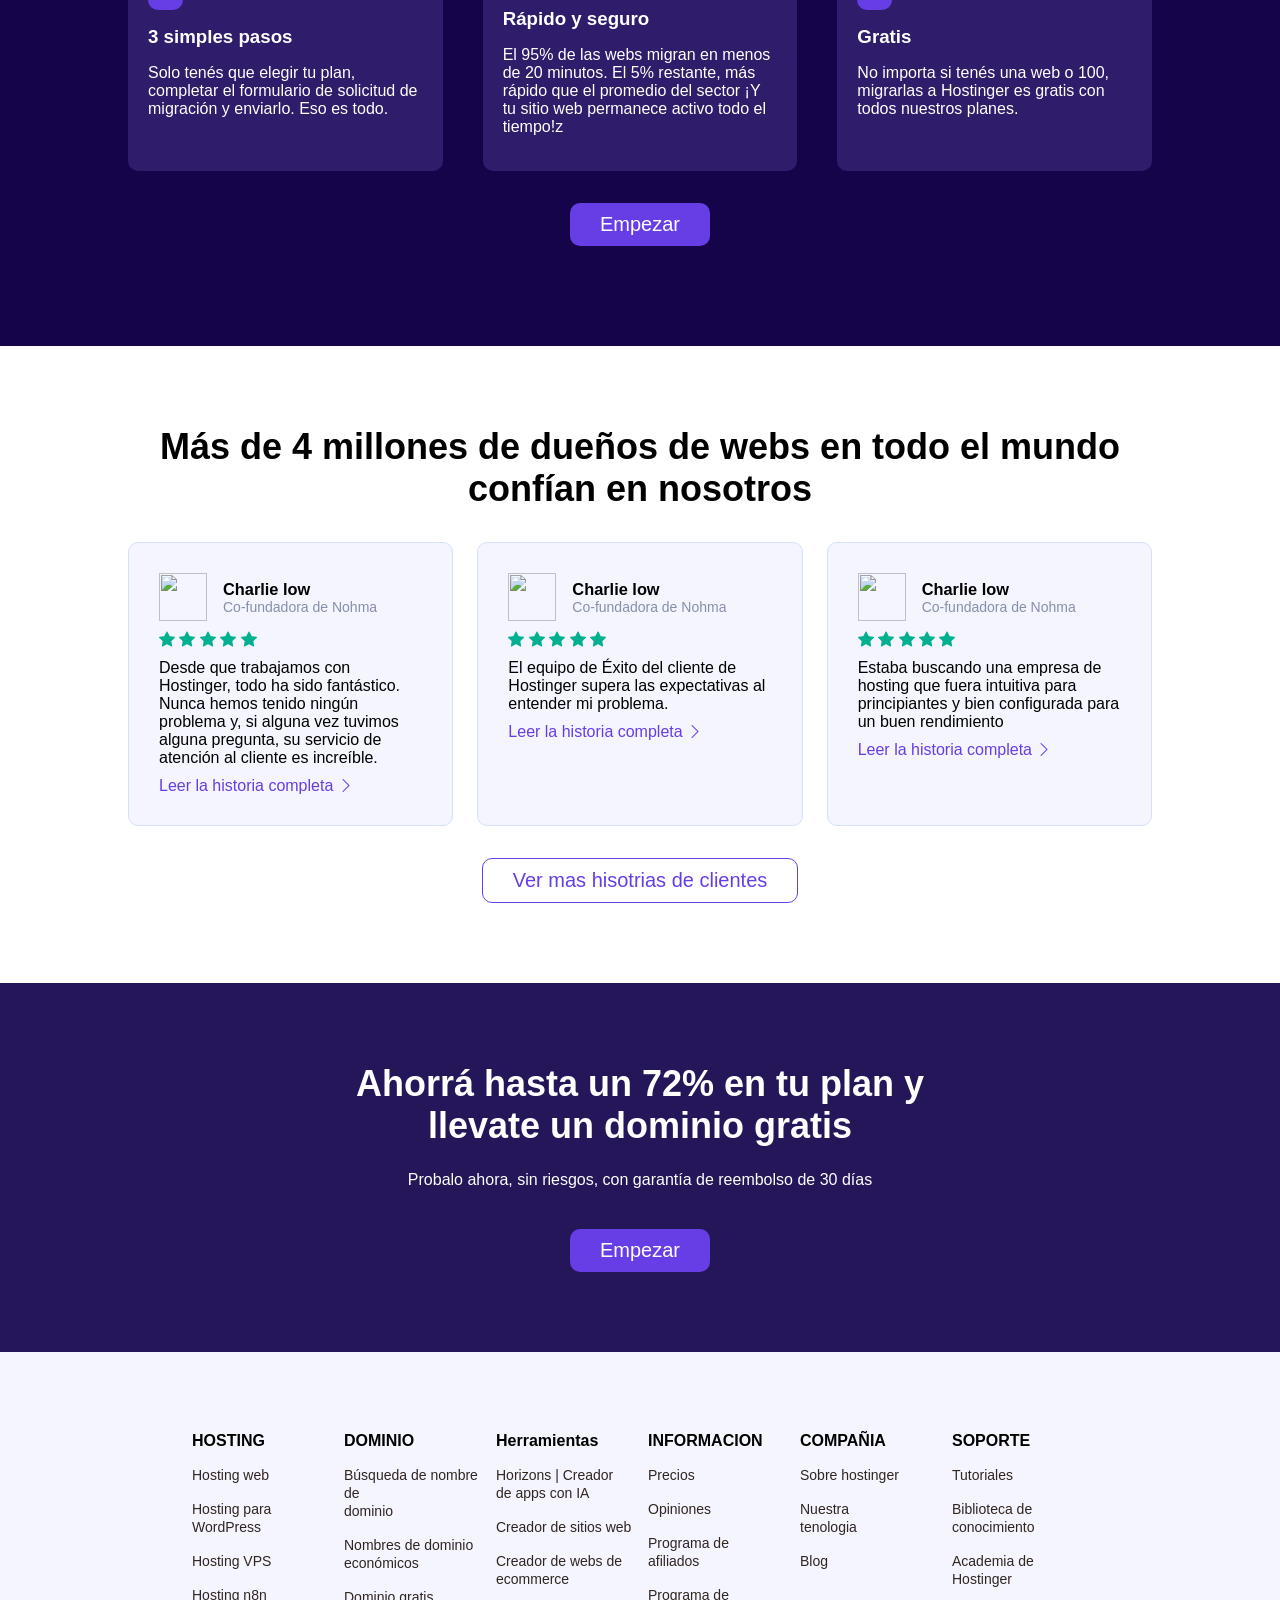
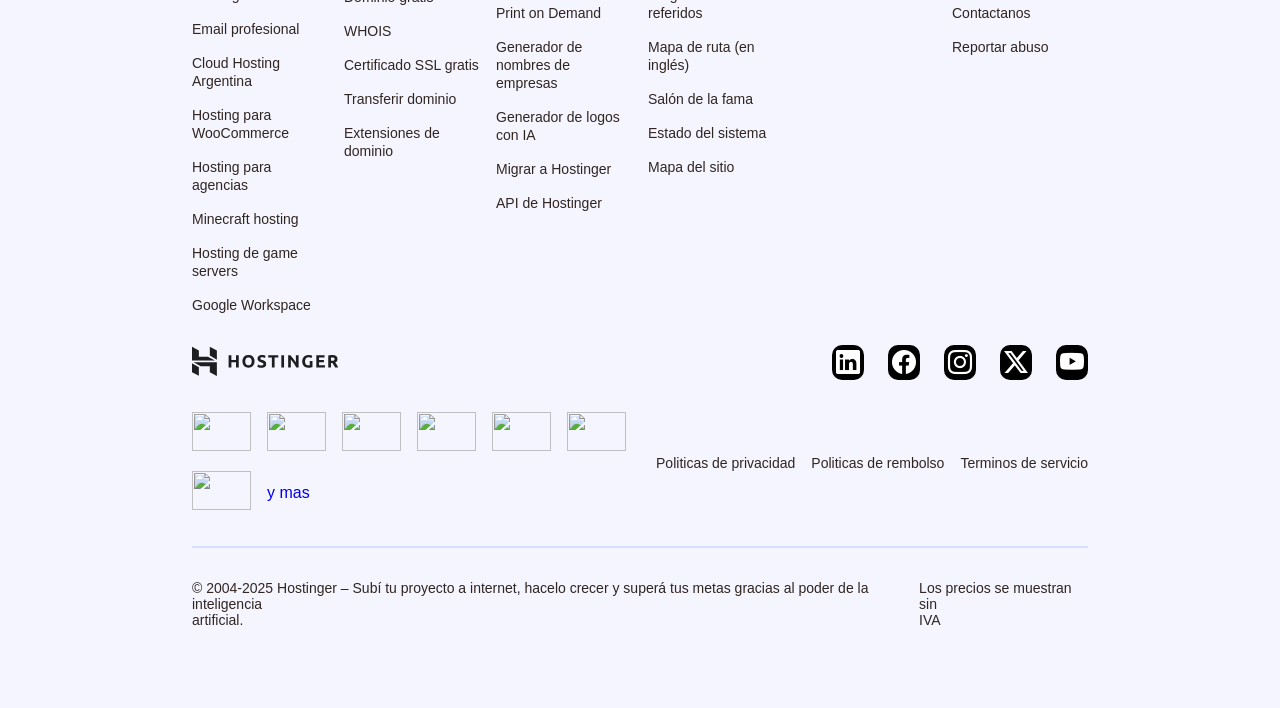
==== commit b588c876: "haciendo correcciones para dejar pulido el tp para su entrega" ====
--- a/index.html
+++ b/index.html
@@ -150,8 +150,10 @@
                         
                         
                        <div class="buttom-content-2">
-                            <i class="search-input-2 bi bi-search"></i>
-                            <button class="buttom-input-2"></button>
+                            
+                            <button class="buttom-input-2">
+                                <i class="search-input-2 bi bi-search"></i>
+                            </button>
                        </div>
 
 
@@ -417,20 +419,20 @@
                 </ul>
     
     
-                <div class="prueba">
-                    <ul class="uls">
-                        <div class="poti">
-                            <h4 class="uls-title">SOPORTE</h4>
-                            <i class="bi t bi-chevron-down"></i>
-                        </div>
-                        
-                        <li class="items"><a href="#">Tutoriales</a></li>
-                        <li class="items"><a href="#">Biblioteca de <br>conocimiento</a></li>
-                        <li class="items"><a href="#">Academia de Hostinger</a></li>
-                        <li class="items"><a href="#">Contactanos</a></li>
-                        <li class="items"><a href="#">Reportar abuso</a></li>
-                    </ul>
-                </div>
+                
+                <ul class="uls">
+                    <div class="poti">
+                        <h4 class="uls-title">SOPORTE</h4>
+                        <i class="bi t bi-chevron-down"></i>
+                    </div>
+                    
+                    <li class="items"><a href="#">Tutoriales</a></li>
+                    <li class="items"><a href="#">Biblioteca de <br>conocimiento</a></li>
+                    <li class="items"><a href="#">Academia de Hostinger</a></li>
+                    <li class="items"><a href="#">Contactanos</a></li>
+                    <li class="items"><a href="#">Reportar abuso</a></li>
+                </ul>
+                
 
             </nav>
 
--- a/Nuevo_hostin.css
+++ b/Nuevo_hostin.css
@@ -1,5 +1,6 @@
 @import url("https://cdn.jsdelivr.net/npm/bootstrap-icons@1.13.1/font/bootstrap-icons.min.css");
-@import url("https://cdn.jsdelivr.net/npm/bootstrap-icons@1.13.1/font/bootstrap-icons.min.css");
+@import url('https://fonts.googleapis.com/css2?family=DM+Sans:ital,opsz,wght@0,9..40,100..1000;1,9..40,100..1000&display=swap');
+
 
 
 *{
@@ -8,7 +9,7 @@
     box-sizing: border-box;
     list-style: none;
     text-decoration: none;
-    font-family: Arial, Helvetica, sans-serif;
+    font-family: "DM Sans", sans-serif;
 }
 
 
@@ -228,7 +229,7 @@
 }
 
 .home-page-left{
-    width: 40%;
+    width: 100%;
     height: auto;
     display: flex;
     flex-direction: column;
@@ -268,14 +269,15 @@
     display: flex;
     justify-content: flex-end;
     align-items: center; 
-    width: 60%;
+    width: 100%;
   }
 
 
 .h_p_r_img{
-    width: 600px;
+    width: 100%;
+    height: 100%;
     max-width: 100%;
-    height: 100%;
+    max-height: 100%;
     
 }
 
@@ -342,11 +344,11 @@
     flex-direction: row;
     
     justify-content: flex-start;
-
+    
     margin-block: 1rem;
     padding-inline: 20px;
     gap: 1rem;
-
+    margin-bottom: 40px;
 }
 
 
@@ -588,27 +590,35 @@
 
 /*sgundo boton*/
 .buttom-content-2{
+    
+    position: absolute;
+    
+    
+    
+
+    /* height: 90%;
     display: inline;
-    position: absolute;
-    
-    
-    
-
-    height: 90%;
     right: 0;
     right: 1px;
     top: 50%;
-    transform: translateY(-50%);
+    transform: translateY(-50%); */
     display: none;
     
 }
 
 .buttom-input-2{
+    width: 40px;
+    height: 40px;
+    
+
+
     display: none;
+    justify-content: center;
+    align-items: center;
     border: none;
     background-color:  #1F1346;
     color: white;
-    padding: 1.2rem 1.3rem;
+    /* padding: 1.2rem 1.3rem; */
     border-radius: 100%;
     font-weight: bolder;
     transition: all 60ms ease-in-out;
@@ -646,23 +656,31 @@
         display: flex;
     }
     .search-input-2{
-        position: absolute;
-
         font-size: 24px;
+        /* position: absolute;
+
+        
         right: 0;
         right: 8px;
         top: 50%;
-        transform: translateY(-50%);
+        transform: translateY(-50%); */
         
     }
 }
 
 @media screen and (max-width:767px) {
+
+    .search-bar{
+        
+        display: flex;
+        align-items: center;
+    }
 
     .input{
         padding: 1.5rem;
     }
     .buttom-content-2{
+        right: 0;
         padding-right: 10px;
         padding-inline-start: 5px;
         border-left: 1px solid rgba(0, 0, 0, 0.295);
@@ -671,9 +689,9 @@
         border-radius: 50%;
     }
 
-    .search-input-2{
+    /* .search-input-2{
         padding-inline-end: 11px;
-    }
+    } */
 }
 
 
@@ -688,7 +706,7 @@
     flex-direction: column;
     justify-content: center;
     align-items: center;
-
+    padding-block: 80px;
     gap: 2rem;
 }
 
@@ -836,7 +854,7 @@
     justify-content: center;
     gap: 2rem;
     
-    padding-block: 20px;
+    padding-block: 80px;
 }
 .title-section{
     width: 100%;
@@ -853,7 +871,7 @@
     width: 100%;
     display: flex;
     justify-content: center;
-    align-items: center;
+    
     gap: 1.5rem;
     flex: 1;
 }
@@ -861,11 +879,12 @@
     
     display: flex;
     flex-direction: column;
-    justify-content: space-between;
+    top: 0;
+    /* justify-content:space-between ; */
     gap: 10px;
 
     width: 100%;
-    height: 330px;
+    
     
     border-radius: 10px;
     background-color: #f4f5ff;
@@ -873,7 +892,9 @@
     border: 1px solid #d5dfff;
     
 }
-
+/* .carta-contenido-2{
+    height: 108px;
+} */
 
 .but{
     padding: 10px 30px;
@@ -949,7 +970,7 @@
     align-items: center;
     text-align: center;
 
-    padding-block: 20px;
+    padding-block: 80px;
    
     
 }
@@ -980,7 +1001,7 @@
     flex-direction: column;
     justify-content: center;
     align-items: center;
-    padding-block: 20px;
+    padding-block: 80px;
 }
 
 .content-footer{
@@ -1298,3 +1319,20 @@
 .pos a:hover{
     color: white;
 }
+
+
+
+
+/*arreglando tamaño de titulo section-media*/
+
+@media screen and (max-width: 560px) {
+    .sect-div-one{
+        width: 90%;
+    }
+    .title{
+        gap: 1rem;
+    }
+    .title p{
+        width: 100%;
+    }
+}
